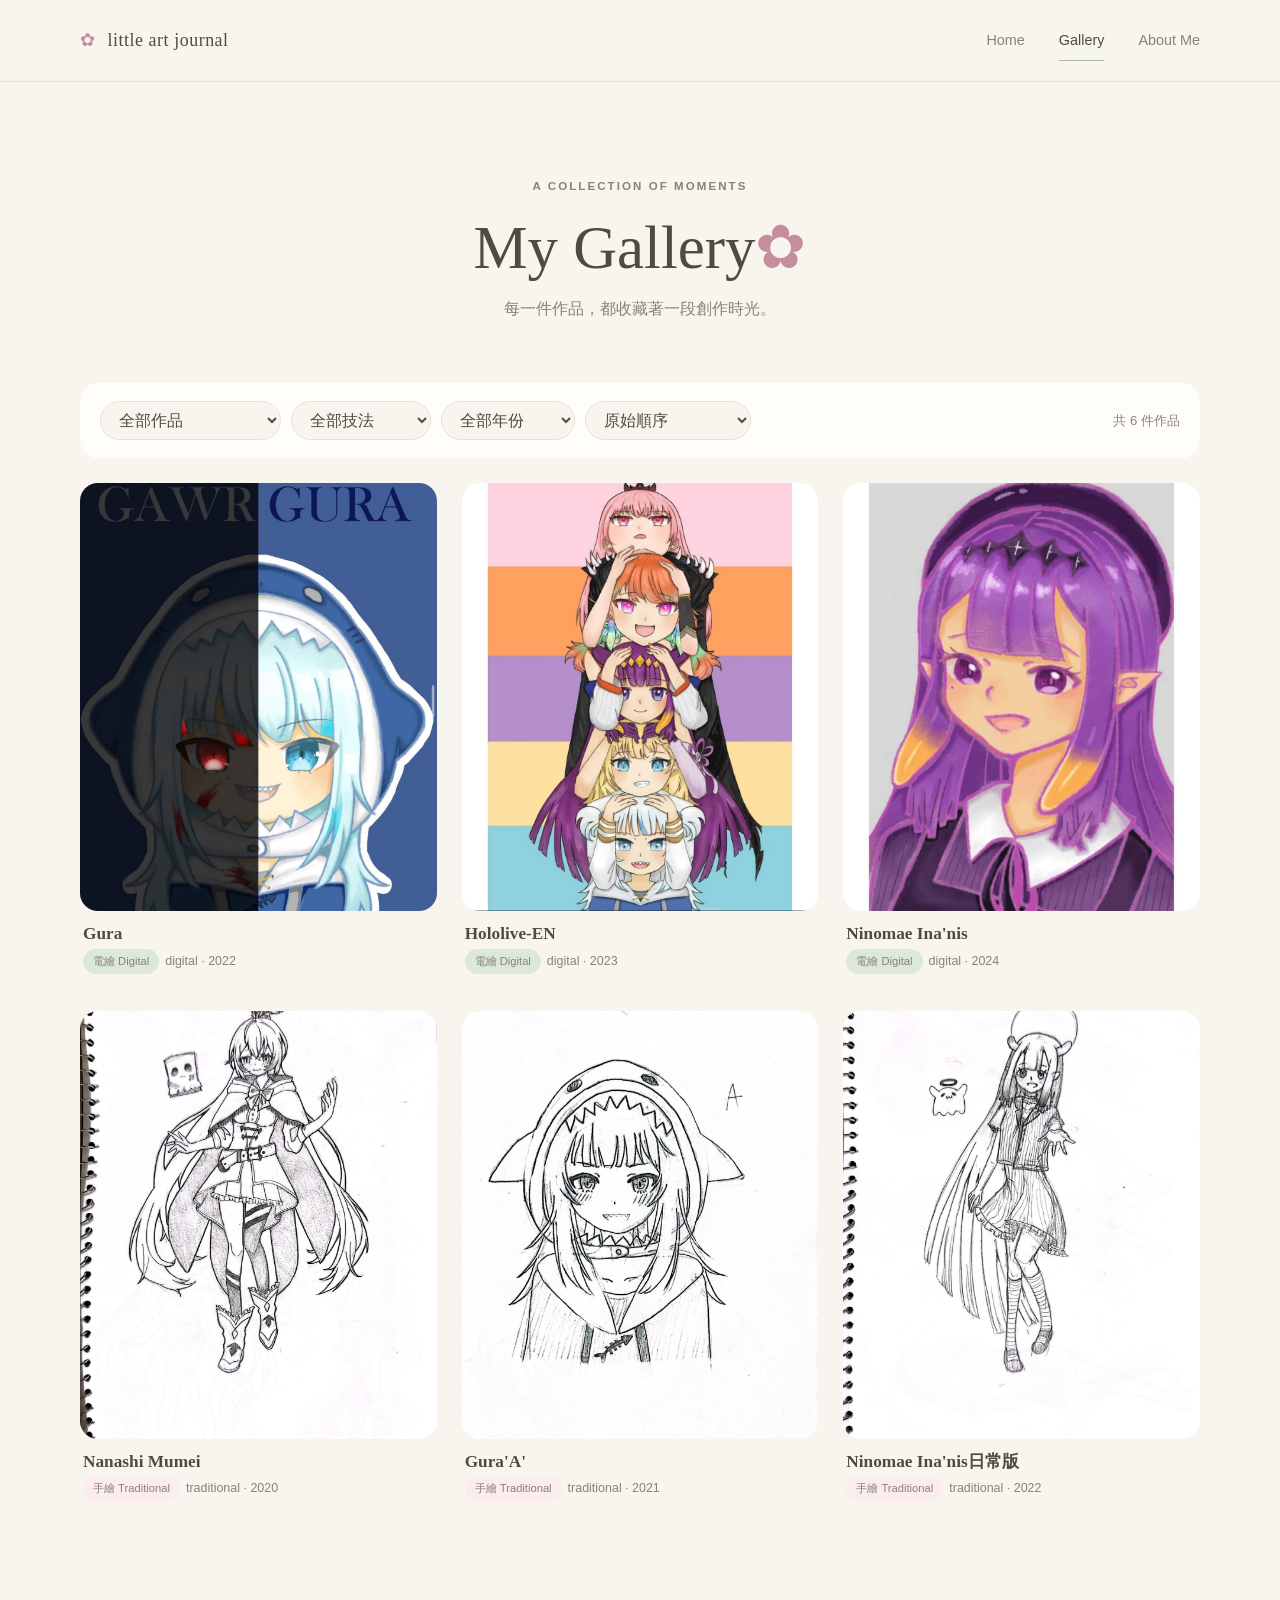
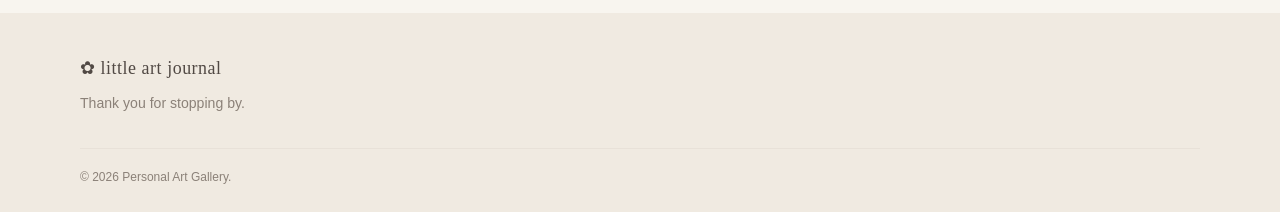
==== gallery.html @ bec0f9e0 "202611051330" ====
<!DOCTYPE html>
<html lang="zh-Hant">

<head>
  <meta charset="UTF-8">
  <meta name="viewport" content="width=device-width, initial-scale=1.0">
  <title>Gallery｜Personal Art Gallery</title>
  <link rel="stylesheet" href="css/variables.css">
  <link rel="stylesheet" href="css/base.css">
  <link rel="stylesheet" href="css/layout.css">
  <link rel="stylesheet" href="css/components.css">
  <link rel="stylesheet" href="css/gallery.css">
  <link rel="stylesheet" href="css/responsive.css">
  <script src="js/main.js" defer></script>
  <script src="js/data.js" defer></script>
  <script src="js/utils.js" defer></script>
  <script src="js/lightbox.js" defer></script>
  <script src="js/filter.js" defer></script>
  <script src="js/gallery.js" defer></script>
</head>

<body>
  <header class="site-header"><a class="brand" href="index.html"><span class="brand-mark">✿</span> little art
      journal</a><button class="menu-toggle" aria-label="開啟導覽選單" aria-expanded="false">☰</button>
    <nav class="site-nav" aria-label="主要導覽"><a href="index.html">Home</a><a class="active"
        href="gallery.html">Gallery</a><a href="about.html">About Me</a></nav>
  </header>
  <main class="section-wrap page-main">
    <div class="page-intro">
      <p class="eyebrow">A COLLECTION OF MOMENTS</p>
      <h1>My Gallery<span class="title-flower">✿</span></h1>
      <p>每一件作品，都收藏著一段創作時光。</p>
    </div>
    <section class="gallery-toolbar" aria-label="作品篩選">
      <div class="filter-row"><label class="sr-only" for="type-filter">作品類型</label><select id="type-filter">
          <option value="all">全部作品</option>
          <option value="traditional">手繪 Traditional</option>
          <option value="digital">電繪 Digital</option>
        </select>
        <label class="sr-only" for="category-filter">繪畫技法</label><select id="category-filter">
          <option value="all">全部技法</option>
        </select>
        <label class="sr-only" for="year-filter">創作年份</label><select id="year-filter">
          <option value="all">全部年份</option>
        </select>
        <label class="sr-only" for="sort-filter">排序方式</label><select id="sort-filter">
          <option value="original">原始順序</option>
          <option value="newest">年份：新到舊</option>
          <option value="oldest">年份：舊到新</option>
        </select>
      </div>
      <p id="artwork-count" class="artwork-count" aria-live="polite">載入中⋯</p>
    </section>
    <section id="gallery-grid" class="artwork-grid gallery-grid" aria-live="polite">
      <p class="loading-message">正在載入作品⋯</p>
    </section>
  </main>
  <footer class="site-footer">
    <div><a class="brand" href="index.html">✿ little art journal</a>
      <p>Thank you for stopping by.</p>
    </div><small>© <span data-current-year></span> Personal Art Gallery.</small>
  </footer>
  <div id="lightbox" class="lightbox" role="dialog" aria-modal="true" aria-label="作品圖片檢視器" hidden>
    <button class="lightbox-close" data-lightbox-close aria-label="關閉">×</button><button class="lightbox-nav prev"
      data-lightbox-prev aria-label="上一張">‹</button>
    <div class="lightbox-content"><img id="lightbox-image" alt="">
      <p id="lightbox-caption"></p>
      <div class="lightbox-controls"><button data-zoom-out aria-label="縮小">－</button><button data-zoom-in
          aria-label="放大">＋</button><button data-fullscreen>全螢幕</button></div>
    </div>
    <button class="lightbox-nav next" data-lightbox-next aria-label="下一張">›</button>
  </div>
</body>

</html>
---- css/variables.css ----
:root {
  --color-background: #F8F5EF;
  --color-surface: #FFFDF9;
  --color-pink: #F6DDE3;
  --color-pink-light: #FBECEF;
  --color-green: #DCE9D9;
  --color-green-dark: #A8B99F;
  --color-beige: #EBDCCB;
  --color-text: #514944;
  --color-text-muted: #8B8178;
  --color-border: #E8E1D8;
  --color-white: #FFFFFF;
  --color-shadow: rgba(81, 73, 68, .08);
  --font-sans: "Noto Sans TC", "PingFang TC", "Microsoft JhengHei", sans-serif;
  --font-serif: "Noto Serif TC", "Songti TC", serif;
  --radius-sm: 10px;
  --radius-md: 18px;
  --radius-lg: 28px;
  --shadow-soft: 0 12px 35px var(--color-shadow);
  --content-width: 1120px;
}
---- css/base.css ----
* {
    box-sizing: border-box
}

html {
    scroll-behavior: smooth
}

body {
    margin: 0;
    background: var(--color-background);
    color: var(--color-text);
    font-family: var(--font-sans);
    line-height: 1.7
}

a {
    color: inherit;
    text-decoration: none
}

button,
select {
    font: inherit
}

button {
    cursor: pointer
}

img {
    display: block;
    max-width: 100%
}

h1,
h2,
h3,
p {
    margin-top: 0
}

h1,
h2,
h3 {
    line-height: 1.3
}

h1,
h2 {
    font-family: var(--font-serif);
    font-weight: 500
}

::selection {
    background: var(--color-pink)
}

.sr-only {
    position: absolute;
    width: 1px;
    height: 1px;
    padding: 0;
    margin: -1px;
    overflow: hidden;
    clip: rect(0, 0, 0, 0);
    white-space: nowrap;
    border: 0
}

.eyebrow {
    font-size: .72rem;
    letter-spacing: .18em;
    color: var(--color-text-muted);
    font-weight: 600
}

.loading-message,
.empty-state {
    grid-column: 1/-1;
    text-align: center;
    padding: 4rem 1rem;
    color: var(--color-text-muted)
}

:focus-visible {
    outline: 3px solid var(--color-green-dark);
    outline-offset: 3px
}
---- css/layout.css ----
.section-wrap {
    width: min(var(--content-width), calc(100% - 48px));
    margin-inline: auto
}

.site-header {
    height: 82px;
    padding: 0 max(24px, calc((100% - var(--content-width))/2));
    display: flex;
    align-items: center;
    justify-content: space-between;
    border-bottom: 1px solid var(--color-border);
    background: rgba(248, 245, 239, .92);
    position: sticky;
    top: 0;
    z-index: 20;
    backdrop-filter: blur(12px)
}

.brand {
    font-family: var(--font-serif);
    font-size: 1.12rem;
    letter-spacing: .03em
}

.brand-mark {
    color: #C58E9B;
    margin-right: 7px
}

.site-nav {
    display: flex;
    gap: 34px;
    font-size: .9rem;
    color: var(--color-text-muted)
}

.site-nav a {
    padding: 8px 0;
    transition: color .2s
}

.site-nav a:hover,
.site-nav a.active {
    color: var(--color-text)
}

.site-nav a.active {
    border-bottom: 1px solid var(--color-green-dark)
}

.menu-toggle {
    display: none;
    border: 0;
    background: none;
    color: var(--color-text);
    font-size: 1.4rem
}

.hero {
    min-height: 570px;
    display: grid;
    grid-template-columns: 1.05fr .95fr;
    align-items: center;
    gap: 50px;
    padding-block: 70px
}

.hero h1 {
    font-size: clamp(2.4rem, 5vw, 4.3rem);
    margin: 20px 0
}

.hero h1 span {
    color: #B88793
}

.hero-description {
    max-width: 480px;
    color: var(--color-text-muted);
    margin-bottom: 30px
}

.hero-art {
    height: 390px;
    border-radius: 48% 52% 45% 55%/48% 44% 56% 52%;
    background: var(--color-pink-light);
    position: relative;
    display: grid;
    place-items: center;
    overflow: hidden
}

.hero-flower {
    font-size: 10rem;
    color: #C58E9B;
    z-index: 1;
    text-shadow: 10px 12px 0 rgba(255, 255, 255, .45)
}

.art-orbit {
    position: absolute;
    border: 1px solid rgba(168, 185, 159, .65);
    border-radius: 50%;
    width: 75%;
    height: 75%;
    transform: rotate(-28deg)
}

.orbit-two {
    width: 92%;
    height: 55%;
    transform: rotate(35deg);
    border-color: rgba(197, 142, 155, .45)
}

.hero-note {
    position: absolute;
    font-family: var(--font-serif);
    font-size: .85rem;
    line-height: 1.4;
    color: var(--color-text-muted);
    z-index: 2
}

.note-top {
    top: 55px;
    left: 55px
}

.note-bottom {
    right: 42px;
    bottom: 45px;
    text-align: right
}

.category-section,
.featured-section {
    padding-block: 55px 75px
}

.section-heading {
    display: flex;
    align-items: end;
    justify-content: space-between;
    margin-bottom: 26px
}

.section-heading h2 {
    font-size: 2rem;
    margin: 5px 0 0
}

.section-heading>p {
    color: var(--color-text-muted);
    font-size: .9rem
}

.category-grid {
    display: grid;
    grid-template-columns: 1fr 1fr;
    gap: 22px
}

.category-card {
    min-height: 230px;
    border-radius: var(--radius-lg);
    padding: 28px 32px;
    position: relative;
    overflow: hidden;
    transition: transform .25s
}

.category-card:hover {
    transform: translateY(-4px)
}

.traditional-card {
    background: var(--color-pink-light)
}

.digital-card {
    background: #EDF3EA
}

.category-number {
    font-size: .68rem;
    letter-spacing: .14em;
    color: var(--color-text-muted)
}

.category-icon {
    position: absolute;
    right: 35px;
    top: 30px;
    font-size: 3rem;
    color: rgba(81, 73, 68, .25)
}

.category-card h3 {
    font-family: var(--font-serif);
    font-size: 1.8rem;
    margin: 42px 0 4px
}

.category-card p {
    color: var(--color-text-muted);
    font-size: .88rem
}

.category-arrow {
    position: absolute;
    right: 30px;
    bottom: 25px
}

.about-preview {
    background: var(--color-surface);
    border-radius: var(--radius-lg);
    padding: 48px;
    display: grid;
    grid-template-columns: .18fr 1fr 1fr;
    gap: 25px;
    align-items: center;
    margin-bottom: 90px
}

.about-preview h2 {
    font-size: 2rem;
    margin: 0
}

.about-preview p {
    color: var(--color-text-muted)
}

.about-decoration {
    font-size: 4rem;
    color: #C58E9B
}

.page-main {
    padding-block: 65px 100px;
    min-height: 65vh
}

.page-intro {
    text-align: center;
    padding: 30px 0 45px
}

.page-intro h1 {
    font-size: clamp(2.5rem, 5vw, 3.8rem);
    margin: 8px
}

.page-intro>p:last-child {
    color: var(--color-text-muted)
}

.title-flower {
    color: #C58E9B;
    font-family: var(--font-sans)
}

.site-footer {
    background: #F0EAE1;
    padding: 40px max(24px, calc((100% - var(--content-width))/2)) 25px;
    display: grid;
    grid-template-columns: 1fr 1fr;
    gap: 24px
}

.site-footer p {
    margin: 8px 0;
    color: var(--color-text-muted);
    font-size: .88rem
}

.footer-right {
    text-align: right
}

.footer-right span {
    font-size: .82rem;
    color: var(--color-text-muted)
}

.site-footer small {
    grid-column: 1/-1;
    border-top: 1px solid var(--color-border);
    padding-top: 18px;
    color: var(--color-text-muted);
    font-size: .75rem
}
---- css/components.css ----
.button {
    display: inline-flex;
    align-items: center;
    gap: 20px;
    padding: 12px 23px;
    border-radius: 999px;
    font-size: .9rem;
    transition: transform .2s, box-shadow .2s
}

.button:hover {
    transform: translateY(-2px);
    box-shadow: var(--shadow-soft)
}

.button-primary {
    background: var(--color-green);
    color: var(--color-text)
}

.text-link {
    display: inline-block;
    border-bottom: 1px solid var(--color-green-dark);
    padding-bottom: 4px;
    font-size: .88rem
}

.artwork-grid {
    display: grid;
    grid-template-columns: repeat(3, minmax(0, 1fr));
    gap: 25px
}

.artwork-card {
    min-width: 0
}

.artwork-card button {
    display: block;
    width: 100%;
    padding: 0;
    border: 0;
    background: transparent;
    text-align: left;
    color: inherit
}

.artwork-image-wrap {
    aspect-ratio: 4/5;
    background: var(--color-beige);
    border-radius: var(--radius-md);
    overflow: hidden
}

.artwork-image-wrap img {
    width: 100%;
    height: 100%;
    object-fit: cover;
    transition: transform .4s
}

.artwork-card button:hover img {
    transform: scale(1.035)
}

.artwork-placeholder {
    height: 100%;
    display: grid;
    place-items: center;
    color: var(--color-text-muted);
    font-family: var(--font-serif);
    background: linear-gradient(145deg, var(--color-pink-light), var(--color-green))
}

.artwork-meta {
    padding: 12px 3px
}

.artwork-meta h3 {
    font-family: var(--font-serif);
    font-size: 1.08rem;
    margin: 0 0 3px
}

.artwork-meta p {
    font-size: .78rem;
    color: var(--color-text-muted);
    margin: 0
}

.artwork-tag {
    display: inline-block;
    background: var(--color-pink-light);
    border-radius: 30px;
    padding: 3px 10px;
    font-size: .7rem;
    margin-right: 6px
}

.digital-tag {
    background: var(--color-green)
}

.about-page-card {
    display: grid;
    grid-template-columns: .75fr 1.25fr;
    gap: 60px;
    align-items: start;
    max-width: 900px;
    margin: 0 auto;
    background: var(--color-surface);
    padding: 45px;
    border-radius: var(--radius-lg)
}

.profile-placeholder {
    min-height: 330px;
    background: var(--color-green);
    border-radius: 48% 48% 18px 18px;
    display: grid;
    place-items: center;
    text-align: center;
    color: var(--color-text-muted);
    font-family: var(--font-serif)
}

.about-page-card h2 {
    font-size: 1.8rem
}

.about-page-card h3 {
    font-family: var(--font-serif);
    margin: 25px 0 8px
}

.about-page-card p {
    color: var(--color-text-muted)
}

.social-link {
    display: flex;
    align-items: center;
    gap: 8px;
}

.social-link img {
    width: 20px;
    height: 20px;
    object-fit: contain;
}

.lightbox {
    position: fixed;
    inset: 0;
    background: rgba(35, 31, 29, .94);
    z-index: 50;
    display: flex;
    align-items: center;
    justify-content: center;
    padding: 50px 75px;
    color: white
}

.lightbox[hidden] {
    display: none
}

.lightbox-content {
    max-width: min(850px, 90vw);
    max-height: 90vh;
    text-align: center
}

.lightbox-content img {
    max-height: 75vh;
    max-width: 100%;
    object-fit: contain;
    transform-origin: center;
    transition: transform .15s
}

.lightbox-content p {
    margin: 12px
}

.lightbox-controls {
    display: flex;
    justify-content: center;
    gap: 10px
}

.lightbox-controls button,
.lightbox-close,
.lightbox-nav {
    border: 1px solid rgba(255, 255, 255, .4);
    background: rgba(255, 255, 255, .12);
    color: white;
    border-radius: 30px;
    padding: 8px 15px
}

.lightbox-close {
    position: absolute;
    right: 25px;
    top: 20px;
    font-size: 1.8rem
}

.lightbox-nav {
    font-size: 2rem;
    padding: 4px 16px;
    position: absolute;
    top: 50%;
    transform: translateY(-50%)
}

.lightbox-nav.prev {
    left: 20px
}

.lightbox-nav.next {
    right: 20px
}
---- css/gallery.css ----
.gallery-toolbar {
    display: flex;
    align-items: center;
    justify-content: space-between;
    gap: 20px;
    margin-bottom: 25px;
    padding: 18px 20px;
    background: var(--color-surface);
    border-radius: var(--radius-md)
}

.filter-row {
    display: flex;
    gap: 10px;
    flex-wrap: wrap
}

.filter-row select {
    border: 1px solid var(--color-border);
    background: var(--color-background);
    color: var(--color-text);
    border-radius: 30px;
    padding: 9px 34px 9px 14px;
    max-width: 100%
}

.artwork-count {
    font-size: .82rem;
    color: var(--color-text-muted);
    white-space: nowrap;
    margin: 0
}

.gallery-grid {
    grid-template-columns: repeat(3, minmax(0, 1fr))
}

.gallery-grid .artwork-image-wrap {
    aspect-ratio: 4/4.8
}
---- css/responsive.css ----
@media(max-width:992px) {
    .hero {
        gap: 25px;
        min-height: 500px
    }

    .hero-art {
        height: 330px
    }

    .artwork-grid,
    .gallery-grid {
        grid-template-columns: repeat(2, minmax(0, 1fr))
    }

    .about-preview {
        grid-template-columns: auto 1fr;
    }

    .about-preview>div:last-child {
        grid-column: 2
    }

    .detail-layout {
        gap: 30px
    }

    .about-page-card {
        gap: 35px
    }
}

@media(max-width:576px) {
    .section-wrap {
        width: calc(100% - 34px)
    }

    .site-header {
        height: 68px;
        padding-inline: 17px
    }

    .menu-toggle {
        display: block
    }

    .site-nav {
        display: none;
        position: absolute;
        top: 68px;
        left: 0;
        right: 0;
        padding: 18px 22px;
        background: var(--color-surface);
        box-shadow: var(--shadow-soft);
        flex-direction: column;
        gap: 10px
    }

    .site-nav.is-open {
        display: flex
    }

    .site-nav a {
        padding: 7px
    }

    .hero {
        grid-template-columns: 1fr;
        padding-block: 55px 35px;
        gap: 30px
    }

    .hero h1 {
        font-size: 2.6rem
    }

    .hero-art {
        height: 270px
    }

    .hero-flower {
        font-size: 7rem
    }

    .category-section,
    .featured-section {
        padding-block: 38px 48px
    }

    .section-heading {
        align-items: start;
        gap: 15px;
        flex-direction: column
    }

    .section-heading h2 {
        font-size: 1.7rem
    }

    .category-grid {
        grid-template-columns: 1fr;
        gap: 14px
    }

    .category-card {
        min-height: 200px;
        padding: 23px
    }

    .category-card h3 {
        margin-top: 34px
    }

    .artwork-grid,
    .gallery-grid {
        grid-template-columns: repeat(2, minmax(0, 1fr));
        gap: 14px
    }

    .artwork-meta h3 {
        font-size: .95rem
    }

    .artwork-image-wrap {
        border-radius: 12px
    }

    .about-preview {
        padding: 28px 23px;
        grid-template-columns: 1fr;
        gap: 12px;
        margin-bottom: 55px
    }

    .about-preview>div:last-child {
        grid-column: auto
    }

    .about-preview h2 {
        font-size: 1.7rem
    }

    .about-decoration {
        font-size: 2.5rem
    }

    .site-footer {
        grid-template-columns: 1fr;
        padding: 32px 20px 20px
    }

    .footer-right {
        text-align: left
    }

    .site-footer small {
        grid-column: auto
    }

    .page-main {
        padding-block: 40px 65px
    }

    .page-intro {
        padding: 15px 0 30px
    }

    .gallery-toolbar {
        align-items: flex-start;
        flex-direction: column;
        padding: 14px
    }

    .filter-row {
        width: 100%
    }

    .filter-row select {
        flex: 1;
        min-width: calc(50% - 8px);
        font-size: .8rem
    }

    .artwork-count {
        white-space: normal
    }

    .about-page-card {
        grid-template-columns: 1fr;
        padding: 25px;
        gap: 28px
    }

    .profile-placeholder {
        min-height: 230px
    }

    .detail-layout {
        grid-template-columns: 1fr;
        gap: 25px
    }

    .detail-copy h1 {
        font-size: 2rem
    }

    .lightbox {
        padding: 55px 12px
    }

    .lightbox-nav {
        font-size: 1.5rem;
        padding: 3px 10px
    }

    .lightbox-nav.prev {
        left: 5px
    }

    .lightbox-nav.next {
        right: 5px
    }

    .lightbox-content {
        max-width: 100%
    }

    .lightbox-content img {
        max-height: 68vh
    }
}
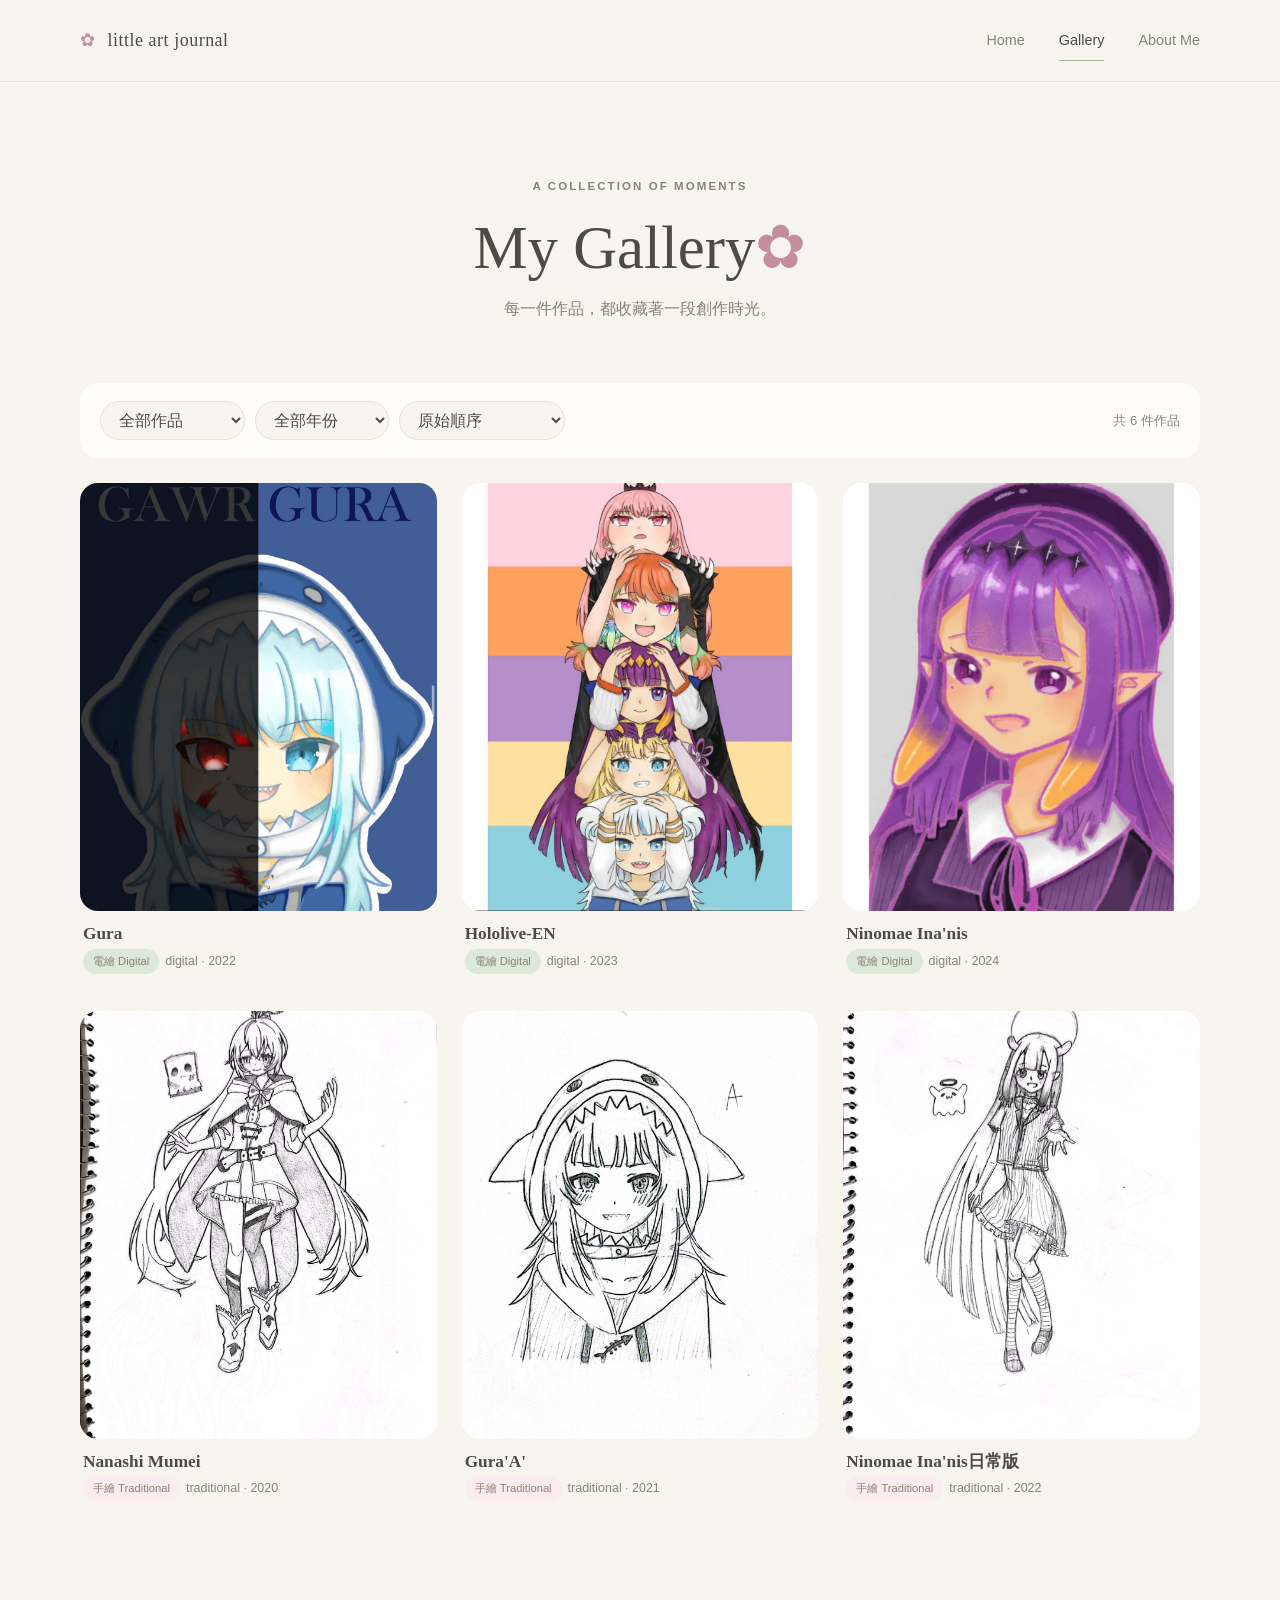
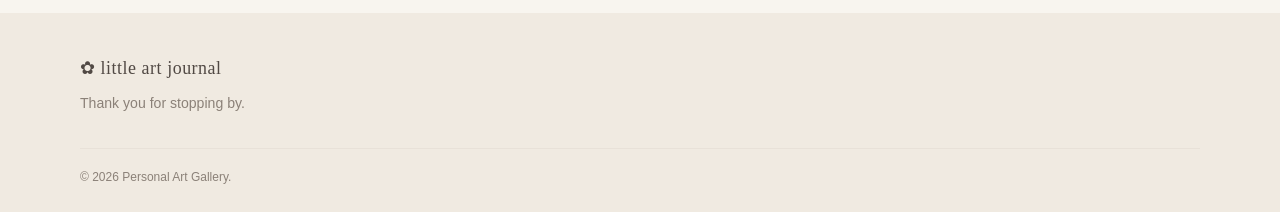
==== commit 70f4fe2e: "202611051457" ====
--- a/gallery.html
+++ b/gallery.html
@@ -34,11 +34,8 @@
     <section class="gallery-toolbar" aria-label="作品篩選">
       <div class="filter-row"><label class="sr-only" for="type-filter">作品類型</label><select id="type-filter">
           <option value="all">全部作品</option>
-          <option value="traditional">手繪 Traditional</option>
-          <option value="digital">電繪 Digital</option>
-        </select>
-        <label class="sr-only" for="category-filter">繪畫技法</label><select id="category-filter">
-          <option value="all">全部技法</option>
+          <option value="traditional">Traditional</option>
+          <option value="digital">Digital</option>
         </select>
         <label class="sr-only" for="year-filter">創作年份</label><select id="year-filter">
           <option value="all">全部年份</option>
